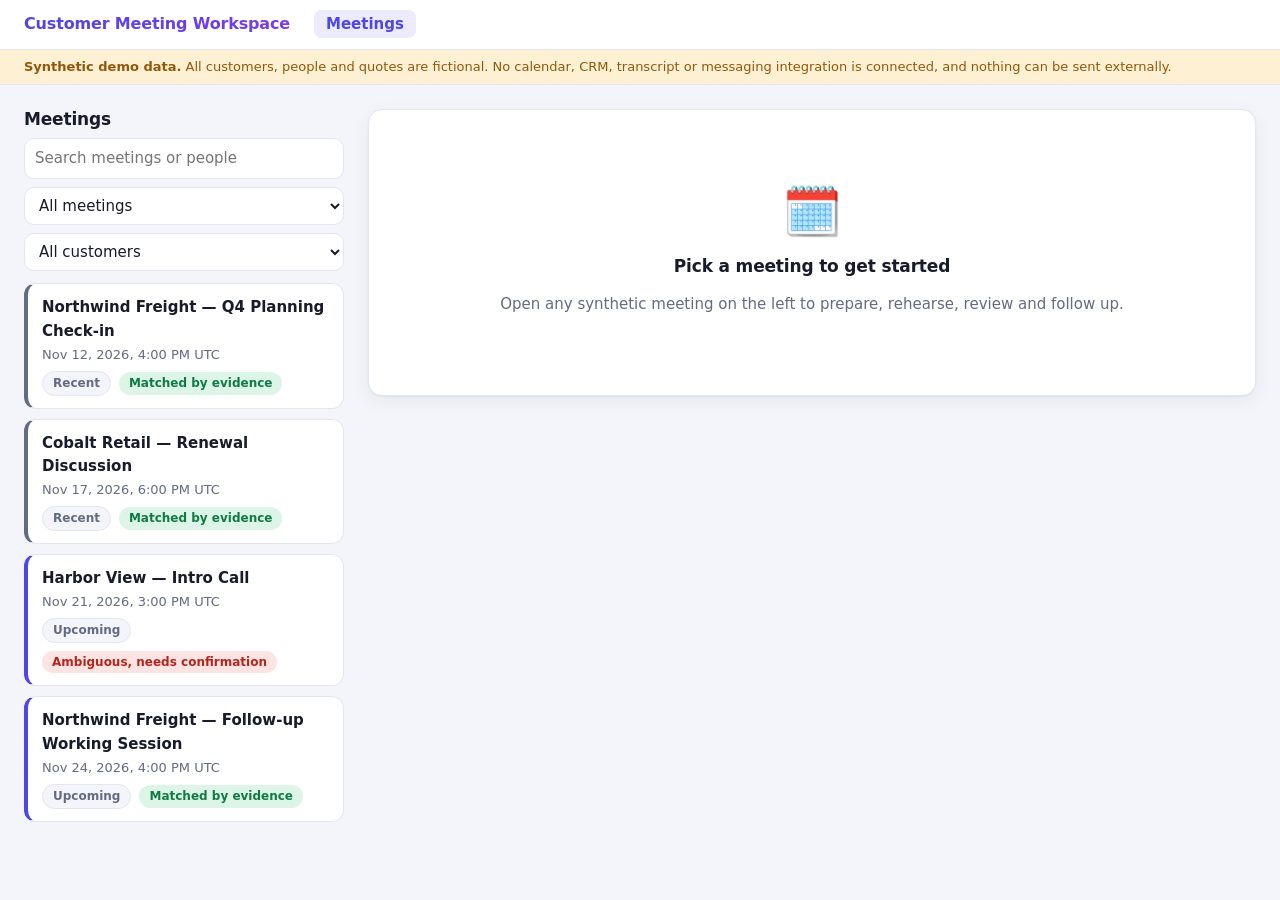
==== index.html @ 6b9e6151 "Add Customer Meeting Workspace synthetic prototype Static app with synthetic data, pure logic module" ====
<!doctype html>
<html lang="en">
<head>
  <meta charset="utf-8">
  <meta name="viewport" content="width=device-width, initial-scale=1">
  <title>Customer Meeting Workspace</title>
  <link rel="stylesheet" href="styles.css">
</head>
<body>
  <header class="topbar">
    <strong>Customer Meeting Workspace</strong>
    <nav aria-label="Primary"><a href="#/" class="navlink active">Meetings</a></nav>
  </header>
  <div class="banner" role="status">
    <b>Synthetic demo data.</b> All customers, people and quotes are fictional. No calendar, CRM, transcript or messaging integration is connected, and nothing can be sent externally.
  </div>
  <main id="app"></main>
  <script src="data.js"></script>
  <script src="logic.js"></script>
  <script src="app.js"></script>
</body>
</html>
---- styles.css ----
:root {
  --bg: #f4f5fb; --panel: #ffffff; --text: #181c2a; --muted: #636b82; --line: #e3e6f0;
  --accent: #4f46e5; --accent-2: #7c3aed; --accent-bg: #eceafd;
  --ok: #0f7a43; --ok-bg: #dcf5e7; --warn: #92580a; --warn-bg: #fdf0d3;
  --bad: #b3261e; --bad-bg: #fde4e2; --sim: #6d28d9; --sim-bg: #f0e8fd;
  --shadow: 0 1px 2px rgba(24,28,42,.05), 0 6px 20px rgba(24,28,42,.06);
  --radius: 14px;
}
@media (prefers-color-scheme: dark) {
  :root {
    --bg: #0e1119; --panel: #171b27; --text: #e8ebf5; --muted: #98a1b8; --line: #272d3f;
    --accent: #8b87ff; --accent-2: #b794f6; --accent-bg: #23244a;
    --ok: #6ee0a0; --ok-bg: #12301f; --warn: #f4c874; --warn-bg: #37290f;
    --bad: #ff9d96; --bad-bg: #3c1a19; --sim: #c9a9ff; --sim-bg: #2a1e46;
    --shadow: 0 1px 2px rgba(0,0,0,.4), 0 8px 24px rgba(0,0,0,.35);
  }
}
* { box-sizing: border-box; }
body { margin: 0; background: var(--bg); color: var(--text); font: 15px/1.55 Inter, system-ui, -apple-system, "Segoe UI", sans-serif; -webkit-font-smoothing: antialiased; }
.topbar { display: flex; gap: 24px; align-items: center; padding: 12px 24px; background: var(--panel); border-bottom: 1px solid var(--line); }
.topbar strong { font-size: 16px; letter-spacing: -.01em; background: linear-gradient(90deg, var(--accent), var(--accent-2)); -webkit-background-clip: text; background-clip: text; color: transparent; }
.navlink { color: var(--muted); text-decoration: none; padding: 5px 12px; border-radius: 8px; font-weight: 500; }
.navlink.active { background: var(--accent-bg); color: var(--accent); font-weight: 600; }
.banner { background: var(--warn-bg); color: var(--warn); padding: 7px 24px; font-size: 13px; border-bottom: 1px solid var(--line); }
#app { display: grid; grid-template-columns: 320px minmax(0, 1fr); gap: 24px; padding: 24px; max-width: 1360px; margin: 0 auto; align-items: start; }
@media (max-width: 900px) { #app { grid-template-columns: 1fr; padding: 16px; } }
aside { position: sticky; top: 16px; }
@media (max-width: 900px) { aside { position: static; } }

h1, h2, h3 { margin: 0 0 8px; line-height: 1.25; letter-spacing: -.01em; }
h1 { font-size: 24px; } h2 { font-size: 17px; }
h3 { font-size: 12px; text-transform: uppercase; letter-spacing: .06em; color: var(--muted); margin-top: 14px; }
.muted { color: var(--muted); font-size: 13px; }
.row { display: flex; gap: 8px; flex-wrap: wrap; align-items: center; }
.stack > * + * { margin-top: 10px; }

.card { background: var(--panel); border: 1px solid var(--line); border-radius: var(--radius); padding: 18px 20px; box-shadow: var(--shadow); }
.stack > .card + .card, .card + .card { margin-top: 14px; }
.list-controls { display: grid; gap: 8px; margin-bottom: 12px; }
input, select, textarea, button { font: inherit; color: inherit; }
input, select, textarea { background: var(--panel); border: 1px solid var(--line); border-radius: 10px; padding: 8px 10px; width: 100%; transition: border-color .15s, box-shadow .15s; }
input:focus, select:focus, textarea:focus { border-color: var(--accent); box-shadow: 0 0 0 3px var(--accent-bg); outline: none; }
textarea { min-height: 70px; resize: vertical; }
button { background: linear-gradient(135deg, var(--accent), var(--accent-2)); color: #fff; border: 0; border-radius: 10px; padding: 8px 16px; cursor: pointer; font-weight: 600; transition: transform .1s, box-shadow .15s; }
button:hover:not(:disabled) { box-shadow: 0 4px 14px rgba(79,70,229,.35); transform: translateY(-1px); }
button.secondary { background: var(--panel); color: var(--accent); border: 1px solid var(--line); box-shadow: none; }
button.secondary:hover:not(:disabled) { background: var(--accent-bg); box-shadow: none; }
button:disabled { opacity: .45; cursor: not-allowed; }
:focus-visible { outline: 2px solid var(--accent); outline-offset: 2px; }

.meeting-item { display: block; width: 100%; text-align: left; background: var(--panel); color: var(--text); border: 1px solid var(--line); border-left: 4px solid var(--line); border-radius: 12px; padding: 12px 14px; margin-bottom: 10px; box-shadow: none; font-weight: 400; }
.meeting-item:hover:not(:disabled) { transform: none; box-shadow: var(--shadow); }
.meeting-item.sel { border-color: var(--accent); border-left-color: var(--accent); background: var(--accent-bg); }
.meeting-item.up { border-left-color: var(--accent); } .meeting-item.past { border-left-color: var(--muted); }
.meeting-item .when { color: var(--muted); font-size: 13px; margin: 2px 0 6px; }

.badge { display: inline-block; padding: 2px 10px; border-radius: 999px; font-size: 12px; font-weight: 600; background: var(--accent-bg); color: var(--accent); }
.badge.ok { background: var(--ok-bg); color: var(--ok); } .badge.warn { background: var(--warn-bg); color: var(--warn); }
.badge.bad { background: var(--bad-bg); color: var(--bad); } .badge.sim { background: var(--sim-bg); color: var(--sim); }
.badge.plain { background: var(--bg); color: var(--muted); border: 1px solid var(--line); }

.hero { background: linear-gradient(135deg, var(--accent-bg), var(--sim-bg)); border: 1px solid var(--line); border-radius: var(--radius); padding: 20px; box-shadow: var(--shadow); }
.strip { display: grid; grid-template-columns: repeat(auto-fit, minmax(150px, 1fr)); gap: 10px; margin: 14px 0 0; }
.stat { background: var(--panel); border-radius: 10px; padding: 10px 12px; border: 1px solid var(--line); }
.stat .k { font-size: 11px; text-transform: uppercase; letter-spacing: .06em; color: var(--muted); }
.stat .v { font-weight: 600; margin-top: 2px; }
.stat.ok { border-top: 3px solid var(--ok); } .stat.warn { border-top: 3px solid var(--warn); } .stat.bad { border-top: 3px solid var(--bad); } .stat.plain { border-top: 3px solid var(--line); }
.details-card { background: var(--panel); border: 1px solid var(--line); border-radius: var(--radius); padding: 4px 20px; margin-top: 12px; box-shadow: var(--shadow); }
.details-card > summary { padding: 12px 0; font-weight: 600; color: var(--text); }

.tabs { display: flex; gap: 4px; margin: 14px 0; flex-wrap: wrap; position: sticky; top: 0; z-index: 5; background: var(--bg); padding: 8px 0; border-bottom: 1px solid var(--line); }
.tab { background: transparent; color: var(--muted); border-radius: 10px; box-shadow: none; padding: 8px 16px; }
.tab:hover:not(:disabled) { background: var(--accent-bg); box-shadow: none; transform: none; color: var(--accent); }
.tab[aria-selected="true"] { background: var(--accent-bg); color: var(--accent); }
.tab kbd { margin-left: 6px; font-size: 11px; opacity: .6; border: 1px solid var(--line); border-radius: 4px; padding: 0 4px; }

table { border-collapse: collapse; width: 100%; font-size: 14px; } td, th { text-align: left; padding: 8px; border-top: 1px solid var(--line); vertical-align: top; }
th { font-size: 11px; text-transform: uppercase; letter-spacing: .06em; color: var(--muted); border-top: 0; }

.two-col { display: grid; grid-template-columns: minmax(0, 1.2fr) minmax(0, 1fr); gap: 16px; align-items: start; }
@media (max-width: 1100px) { .two-col { grid-template-columns: 1fr; } }
.attention { border: 1px solid var(--warn); background: var(--warn-bg); color: var(--warn); border-radius: var(--radius); padding: 14px 18px; }
.attention h2 { color: var(--warn); }
.attention ul { margin: 4px 0 0; padding-left: 18px; color: var(--text); }
.attention.clear { border-color: var(--ok); background: var(--ok-bg); color: var(--ok); }

.ev { border: 1px solid var(--line); border-left: 4px solid var(--line); border-radius: 10px; padding: 10px 12px; margin: 10px 0; background: var(--panel); }
.ev.cust { border-left-color: var(--ok); } .ev.note { border-left-color: var(--accent); } .ev.rec { border-left-color: var(--muted); }
.ev.stale { border-left-color: var(--warn); } .ev.conflict { border-left-color: var(--bad); }
.ev.interp { border-left-color: var(--sim); } .ev.sugg { border-left-color: var(--accent); }
.ev .ico { font-size: 16px; }
details summary { cursor: pointer; color: var(--accent); font-size: 13px; }
ul.plain { padding-left: 18px; margin: 4px 0; }
.quote { font-style: italic; color: var(--muted); font-size: 13px; margin-top: 4px; }

ol.questions { list-style: none; padding: 0; margin: 10px 0 0; counter-reset: q; }
ol.questions li { counter-increment: q; display: flex; gap: 12px; padding: 12px 0; border-top: 1px solid var(--line); }
ol.questions li::before { content: counter(q); flex: none; width: 26px; height: 26px; border-radius: 50%; background: linear-gradient(135deg, var(--accent), var(--accent-2)); color: #fff; font-weight: 700; font-size: 13px; display: grid; place-items: center; }

.track { display: flex; align-items: flex-start; margin: 12px 0 6px; }
.step { flex: 1; display: grid; justify-items: center; gap: 2px; position: relative; text-align: center; }
.step + .step::before { content: ""; position: absolute; top: 14px; right: 50%; width: 100%; height: 3px; background: var(--line); z-index: 0; }
.step.yes + .step::before { background: var(--ok); }
.step .dot { position: relative; z-index: 1; width: 30px; height: 30px; border-radius: 50%; display: grid; place-items: center; font-weight: 700; border: 2px solid var(--line); background: var(--panel); color: var(--muted); }
.step.yes .dot { background: var(--ok); border-color: var(--ok); color: #fff; }
.step.no .dot { background: var(--bad-bg); border-color: var(--bad); color: var(--bad); }
.step.unknown .dot { background: var(--warn-bg); border-color: var(--warn); color: var(--warn); border-style: dashed; }
.step .lbl { font-size: 12px; font-weight: 600; } .step .val { font-size: 12px; color: var(--muted); }

.sim-banner { background: var(--sim-bg); color: var(--sim); border-radius: 10px; padding: 10px 14px; font-weight: 600; border: 1px dashed var(--sim); }
.chat { display: grid; gap: 12px; margin: 14px 0; padding: 16px; background: var(--bg); border-radius: 12px; max-height: 420px; overflow: auto; }
.msg { display: flex; gap: 10px; align-items: flex-end; max-width: 85%; } .msg.user { flex-direction: row-reverse; justify-self: end; }
.avatar { flex: none; width: 32px; height: 32px; border-radius: 50%; display: grid; place-items: center; font-size: 12px; font-weight: 700; color: #fff; background: var(--sim); }
.msg.user .avatar { background: var(--accent); }
.bubble { padding: 10px 14px; border-radius: 16px; }
.bubble.user { background: var(--accent); color: #fff; border-bottom-right-radius: 4px; } .bubble.user .muted { color: #e0e0ff; }
.bubble.sim { background: var(--sim-bg); border: 1px dashed var(--sim); border-bottom-left-radius: 4px; }

.chips { display: flex; gap: 6px; flex-wrap: wrap; }
.preview { border: 2px dashed var(--ok); border-radius: 12px; padding: 14px; margin-top: 10px; background: var(--ok-bg); }
.empty { text-align: center; padding: 64px 24px; color: var(--muted); }
.empty .big { font-size: 48px; } .empty h2 { color: var(--text); margin-top: 8px; }
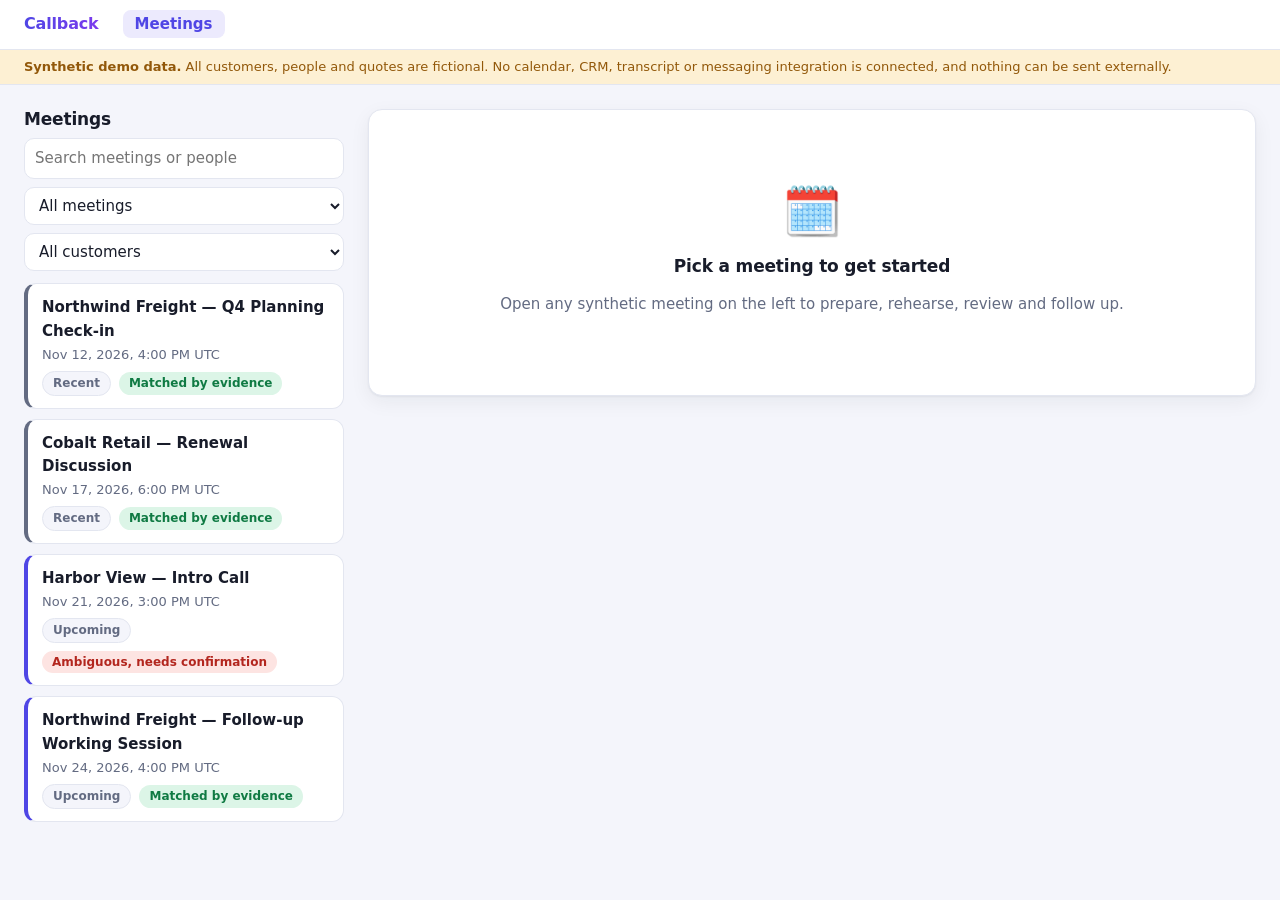
==== commit 5dc7c31e: "Rename app to Callback and stages to theatre terms Prep, Dress Rehearsal, Notes, Callback. Live stag" ====
--- a/index.html
+++ b/index.html
@@ -3,12 +3,12 @@
 <head>
   <meta charset="utf-8">
   <meta name="viewport" content="width=device-width, initial-scale=1">
-  <title>Customer Meeting Workspace</title>
+  <title>Callback</title>
   <link rel="stylesheet" href="styles.css">
 </head>
 <body>
   <header class="topbar">
-    <strong>Customer Meeting Workspace</strong>
+    <strong>Callback</strong>
     <nav aria-label="Primary"><a href="#/" class="navlink active">Meetings</a></nav>
   </header>
   <div class="banner" role="status">
--- a/styles.css
+++ b/styles.css
@@ -120,3 +120,8 @@
 .preview { border: 2px dashed var(--ok); border-radius: 12px; padding: 14px; margin-top: 10px; background: var(--ok-bg); }
 .empty { text-align: center; padding: 64px 24px; color: var(--muted); }
 .empty .big { font-size: 48px; } .empty h2 { color: var(--text); margin-top: 8px; }
+
+.branches { display: grid; grid-template-columns: repeat(auto-fit, minmax(230px, 1fr)); gap: 12px; }
+.branch { border: 1px solid var(--line); border-top: 4px solid var(--line); border-radius: 12px; padding: 12px; background: var(--panel); display: grid; gap: 8px; align-content: start; }
+.branch.engaged { border-top-color: var(--ok); } .branch.unsure { border-top-color: var(--warn); } .branch.pushback { border-top-color: var(--bad); }
+.branch .hint { background: var(--accent-bg); color: var(--accent); border-radius: 8px; padding: 6px 10px; font-size: 13px; }
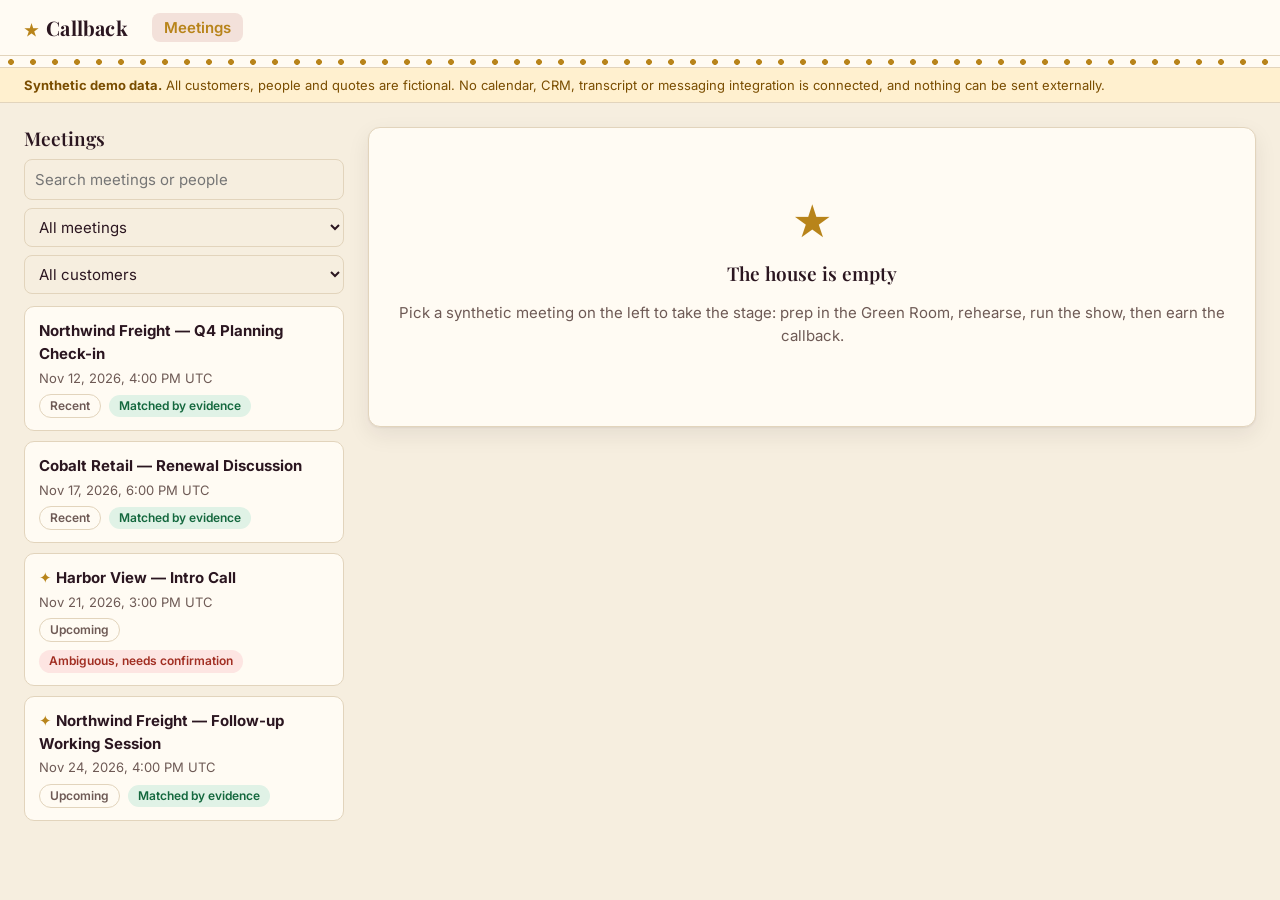
==== commit ec60d62d: "Theatre stage names, Sound Check and Showtime stages, star-studded theme Green Room, Playbill, Dress" ====
--- a/index.html
+++ b/index.html
@@ -4,13 +4,16 @@
   <meta charset="utf-8">
   <meta name="viewport" content="width=device-width, initial-scale=1">
   <title>Callback</title>
+  <link rel="preconnect" href="https://fonts.googleapis.com">
+  <link rel="stylesheet" href="https://fonts.googleapis.com/css2?family=Inter:wght@400;500;600&family=Playfair+Display:wght@600;700&display=swap">
   <link rel="stylesheet" href="styles.css">
 </head>
 <body>
   <header class="topbar">
-    <strong>Callback</strong>
+    <strong class="brand">Callback</strong>
     <nav aria-label="Primary"><a href="#/" class="navlink active">Meetings</a></nav>
   </header>
+  <div class="marquee" aria-hidden="true"></div>
   <div class="banner" role="status">
     <b>Synthetic demo data.</b> All customers, people and quotes are fictional. No calendar, CRM, transcript or messaging integration is connected, and nothing can be sent externally.
   </div>
--- a/styles.css
+++ b/styles.css
@@ -1,81 +1,92 @@
+/* Callback: stage-door theme. Dark house with gold marquee by default; cream playbill in light mode. */
 :root {
-  --bg: #f4f5fb; --panel: #ffffff; --text: #181c2a; --muted: #636b82; --line: #e3e6f0;
-  --accent: #4f46e5; --accent-2: #7c3aed; --accent-bg: #eceafd;
-  --ok: #0f7a43; --ok-bg: #dcf5e7; --warn: #92580a; --warn-bg: #fdf0d3;
-  --bad: #b3261e; --bad-bg: #fde4e2; --sim: #6d28d9; --sim-bg: #f0e8fd;
-  --shadow: 0 1px 2px rgba(24,28,42,.05), 0 6px 20px rgba(24,28,42,.06);
-  --radius: 14px;
+  --bg: #0f0a10; --panel: #1b121c; --panel-2: #231724; --text: #f5ebdd; --muted: #b9a99c; --line: #3a2736;
+  --gold: #e7b64a; --accent: #e7b64a; --accent-ink: #1a1000; --accent-bg: #33270f; --velvet: #a3203f;
+  --ok: #82d8a6; --ok-bg: #15301f; --warn: #f2c56a; --warn-bg: #3a2c0e;
+  --bad: #ff9ca3; --bad-bg: #41191f; --sim: #f0a9c4; --sim-bg: #3a1727;
+  --shadow: 0 1px 2px rgba(0,0,0,.5), 0 10px 28px rgba(0,0,0,.35);
+  --radius: 12px;
+  --serif: "Playfair Display", Georgia, "Times New Roman", serif;
 }
-@media (prefers-color-scheme: dark) {
+@media (prefers-color-scheme: light) {
   :root {
-    --bg: #0e1119; --panel: #171b27; --text: #e8ebf5; --muted: #98a1b8; --line: #272d3f;
-    --accent: #8b87ff; --accent-2: #b794f6; --accent-bg: #23244a;
-    --ok: #6ee0a0; --ok-bg: #12301f; --warn: #f4c874; --warn-bg: #37290f;
-    --bad: #ff9d96; --bad-bg: #3c1a19; --sim: #c9a9ff; --sim-bg: #2a1e46;
-    --shadow: 0 1px 2px rgba(0,0,0,.4), 0 8px 24px rgba(0,0,0,.35);
+    --bg: #f6eedf; --panel: #fffbf3; --panel-2: #f3e9d6; --text: #2b1620; --muted: #6e5a55; --line: #e2d4bc;
+    --gold: #b8841a; --accent: #8e1b36; --accent-ink: #fff6e5; --accent-bg: #f3e1da; --velvet: #8e1b36;
+    --ok: #14683e; --ok-bg: #e0f2e6; --warn: #7a4d00; --warn-bg: #fff0cf;
+    --bad: #a12e22; --bad-bg: #fde5e2; --sim: #7b2a62; --sim-bg: #f6e3ee;
+    --shadow: 0 1px 2px rgba(43,22,32,.06), 0 8px 22px rgba(43,22,32,.08);
   }
 }
 * { box-sizing: border-box; }
 body { margin: 0; background: var(--bg); color: var(--text); font: 15px/1.55 Inter, system-ui, -apple-system, "Segoe UI", sans-serif; -webkit-font-smoothing: antialiased; }
 .topbar { display: flex; gap: 24px; align-items: center; padding: 12px 24px; background: var(--panel); border-bottom: 1px solid var(--line); }
-.topbar strong { font-size: 16px; letter-spacing: -.01em; background: linear-gradient(90deg, var(--accent), var(--accent-2)); -webkit-background-clip: text; background-clip: text; color: transparent; }
+.brand { font-family: var(--serif); font-size: 20px; letter-spacing: .01em; }
+.brand::before { content: "\2605"; color: var(--gold); margin-right: 8px; font-size: 16px; }
 .navlink { color: var(--muted); text-decoration: none; padding: 5px 12px; border-radius: 8px; font-weight: 500; }
-.navlink.active { background: var(--accent-bg); color: var(--accent); font-weight: 600; }
+.navlink.active { background: var(--accent-bg); color: var(--gold); font-weight: 600; }
+.marquee { height: 12px; background: radial-gradient(circle at 11px 6px, var(--gold) 2.6px, transparent 3.2px) 0 0 / 22px 12px repeat-x; border-bottom: 1px solid var(--line); background-color: var(--panel); }
 .banner { background: var(--warn-bg); color: var(--warn); padding: 7px 24px; font-size: 13px; border-bottom: 1px solid var(--line); }
-#app { display: grid; grid-template-columns: 320px minmax(0, 1fr); gap: 24px; padding: 24px; max-width: 1360px; margin: 0 auto; align-items: start; }
+#app { display: grid; grid-template-columns: 320px minmax(0, 1fr); gap: 24px; padding: 24px; max-width: 1400px; margin: 0 auto; align-items: start; }
 @media (max-width: 900px) { #app { grid-template-columns: 1fr; padding: 16px; } }
 aside { position: sticky; top: 16px; }
 @media (max-width: 900px) { aside { position: static; } }
 
-h1, h2, h3 { margin: 0 0 8px; line-height: 1.25; letter-spacing: -.01em; }
-h1 { font-size: 24px; } h2 { font-size: 17px; }
-h3 { font-size: 12px; text-transform: uppercase; letter-spacing: .06em; color: var(--muted); margin-top: 14px; }
+h1, h2, h3 { margin: 0 0 8px; line-height: 1.25; }
+h1 { font: 700 28px/1.2 var(--serif); letter-spacing: -.005em; }
+h2 { font: 600 19px/1.25 var(--serif); }
+h3 { font-size: 11.5px; text-transform: uppercase; letter-spacing: .09em; color: var(--gold); margin-top: 14px; font-weight: 600; }
 .muted { color: var(--muted); font-size: 13px; }
 .row { display: flex; gap: 8px; flex-wrap: wrap; align-items: center; }
 .stack > * + * { margin-top: 10px; }
 
 .card { background: var(--panel); border: 1px solid var(--line); border-radius: var(--radius); padding: 18px 20px; box-shadow: var(--shadow); }
-.stack > .card + .card, .card + .card { margin-top: 14px; }
+.card + .card { margin-top: 14px; }
+.card.ready { border-color: var(--gold); }
 .list-controls { display: grid; gap: 8px; margin-bottom: 12px; }
 input, select, textarea, button { font: inherit; color: inherit; }
-input, select, textarea { background: var(--panel); border: 1px solid var(--line); border-radius: 10px; padding: 8px 10px; width: 100%; transition: border-color .15s, box-shadow .15s; }
-input:focus, select:focus, textarea:focus { border-color: var(--accent); box-shadow: 0 0 0 3px var(--accent-bg); outline: none; }
+input[type=search], select, textarea { background: var(--bg); border: 1px solid var(--line); border-radius: 8px; padding: 8px 10px; width: 100%; transition: border-color .15s, box-shadow .15s; }
+input[type=search]:focus, select:focus, textarea:focus { border-color: var(--gold); box-shadow: 0 0 0 3px var(--accent-bg); outline: none; }
+input[type=file] { color: var(--muted); }
+input[type=checkbox] { width: 18px; height: 18px; accent-color: var(--gold); flex: none; margin-top: 3px; }
 textarea { min-height: 70px; resize: vertical; }
-button { background: linear-gradient(135deg, var(--accent), var(--accent-2)); color: #fff; border: 0; border-radius: 10px; padding: 8px 16px; cursor: pointer; font-weight: 600; transition: transform .1s, box-shadow .15s; }
-button:hover:not(:disabled) { box-shadow: 0 4px 14px rgba(79,70,229,.35); transform: translateY(-1px); }
-button.secondary { background: var(--panel); color: var(--accent); border: 1px solid var(--line); box-shadow: none; }
-button.secondary:hover:not(:disabled) { background: var(--accent-bg); box-shadow: none; }
+button { background: var(--accent); color: var(--accent-ink); border: 0; border-radius: 8px; padding: 8px 16px; cursor: pointer; font-weight: 600; transition: filter .15s, transform .1s; }
+button:hover:not(:disabled) { filter: brightness(1.08); transform: translateY(-1px); }
+button.secondary { background: transparent; color: var(--text); border: 1px solid var(--line); }
+button.secondary:hover:not(:disabled) { border-color: var(--gold); color: var(--gold); filter: none; }
 button:disabled { opacity: .45; cursor: not-allowed; }
-:focus-visible { outline: 2px solid var(--accent); outline-offset: 2px; }
+:focus-visible { outline: 2px solid var(--gold); outline-offset: 2px; }
 
-.meeting-item { display: block; width: 100%; text-align: left; background: var(--panel); color: var(--text); border: 1px solid var(--line); border-left: 4px solid var(--line); border-radius: 12px; padding: 12px 14px; margin-bottom: 10px; box-shadow: none; font-weight: 400; }
-.meeting-item:hover:not(:disabled) { transform: none; box-shadow: var(--shadow); }
-.meeting-item.sel { border-color: var(--accent); border-left-color: var(--accent); background: var(--accent-bg); }
-.meeting-item.up { border-left-color: var(--accent); } .meeting-item.past { border-left-color: var(--muted); }
+.meeting-item { display: block; width: 100%; text-align: left; background: var(--panel); color: var(--text); border: 1px solid var(--line); border-radius: 10px; padding: 12px 14px; margin-bottom: 10px; box-shadow: none; font-weight: 400; }
+.meeting-item:hover:not(:disabled) { transform: none; border-color: var(--gold); filter: none; }
+.meeting-item.sel { border-color: var(--gold); background: var(--accent-bg); }
+.meeting-item.up strong::before { content: "\2726  "; color: var(--gold); }
 .meeting-item .when { color: var(--muted); font-size: 13px; margin: 2px 0 6px; }
 
-.badge { display: inline-block; padding: 2px 10px; border-radius: 999px; font-size: 12px; font-weight: 600; background: var(--accent-bg); color: var(--accent); }
+.badge { display: inline-block; padding: 2px 10px; border-radius: 999px; font-size: 12px; font-weight: 600; background: var(--accent-bg); color: var(--gold); }
 .badge.ok { background: var(--ok-bg); color: var(--ok); } .badge.warn { background: var(--warn-bg); color: var(--warn); }
 .badge.bad { background: var(--bad-bg); color: var(--bad); } .badge.sim { background: var(--sim-bg); color: var(--sim); }
-.badge.plain { background: var(--bg); color: var(--muted); border: 1px solid var(--line); }
+.badge.plain { background: transparent; color: var(--muted); border: 1px solid var(--line); }
 
-.hero { background: linear-gradient(135deg, var(--accent-bg), var(--sim-bg)); border: 1px solid var(--line); border-radius: var(--radius); padding: 20px; box-shadow: var(--shadow); }
+.hero { background: radial-gradient(110% 160% at 50% -40%, rgba(231,182,74,.2), transparent 62%), var(--panel); border: 1px solid var(--line); border-radius: var(--radius); padding: 20px; box-shadow: var(--shadow); }
+.hero h1::before { content: "\2605"; color: var(--gold); font-size: .6em; margin-right: 10px; vertical-align: .18em; }
 .strip { display: grid; grid-template-columns: repeat(auto-fit, minmax(150px, 1fr)); gap: 10px; margin: 14px 0 0; }
-.stat { background: var(--panel); border-radius: 10px; padding: 10px 12px; border: 1px solid var(--line); }
-.stat .k { font-size: 11px; text-transform: uppercase; letter-spacing: .06em; color: var(--muted); }
-.stat .v { font-weight: 600; margin-top: 2px; }
+.stat { background: var(--bg); border-radius: 8px; padding: 10px 12px; border: 1px solid var(--line); }
+.stat .k { font-size: 11px; text-transform: uppercase; letter-spacing: .08em; color: var(--muted); }
+.stat .v { font: 600 17px/1.3 var(--serif); margin-top: 2px; }
 .stat.ok { border-top: 3px solid var(--ok); } .stat.warn { border-top: 3px solid var(--warn); } .stat.bad { border-top: 3px solid var(--bad); } .stat.plain { border-top: 3px solid var(--line); }
 .details-card { background: var(--panel); border: 1px solid var(--line); border-radius: var(--radius); padding: 4px 20px; margin-top: 12px; box-shadow: var(--shadow); }
 .details-card > summary { padding: 12px 0; font-weight: 600; color: var(--text); }
 
-.tabs { display: flex; gap: 4px; margin: 14px 0; flex-wrap: wrap; position: sticky; top: 0; z-index: 5; background: var(--bg); padding: 8px 0; border-bottom: 1px solid var(--line); }
-.tab { background: transparent; color: var(--muted); border-radius: 10px; box-shadow: none; padding: 8px 16px; }
-.tab:hover:not(:disabled) { background: var(--accent-bg); box-shadow: none; transform: none; color: var(--accent); }
-.tab[aria-selected="true"] { background: var(--accent-bg); color: var(--accent); }
-.tab kbd { margin-left: 6px; font-size: 11px; opacity: .6; border: 1px solid var(--line); border-radius: 4px; padding: 0 4px; }
+.tabs { display: flex; gap: 2px; margin: 14px 0; flex-wrap: wrap; position: sticky; top: 0; z-index: 5; background: var(--bg); padding: 8px 0; border-bottom: 1px solid var(--line); }
+.tab { display: grid; gap: 0; text-align: left; background: transparent; color: var(--muted); border-radius: 8px; box-shadow: none; padding: 6px 12px; border-bottom: 2px solid transparent; }
+.tab:hover:not(:disabled) { background: var(--accent-bg); color: var(--gold); transform: none; filter: none; }
+.tab[aria-selected="true"] { color: var(--gold); border-bottom-color: var(--gold); background: var(--accent-bg); }
+.tab-name { font-weight: 600; }
+.tab .sub { font-size: 11px; font-weight: 400; opacity: .85; }
+.tab kbd { margin-left: 6px; font-size: 10px; opacity: .6; border: 1px solid var(--line); border-radius: 4px; padding: 0 4px; }
 
 table { border-collapse: collapse; width: 100%; font-size: 14px; } td, th { text-align: left; padding: 8px; border-top: 1px solid var(--line); vertical-align: top; }
-th { font-size: 11px; text-transform: uppercase; letter-spacing: .06em; color: var(--muted); border-top: 0; }
+th { font-size: 11px; text-transform: uppercase; letter-spacing: .08em; color: var(--muted); border-top: 0; }
 
 .two-col { display: grid; grid-template-columns: minmax(0, 1.2fr) minmax(0, 1fr); gap: 16px; align-items: start; }
 @media (max-width: 1100px) { .two-col { grid-template-columns: 1fr; } }
@@ -84,44 +95,50 @@
 .attention ul { margin: 4px 0 0; padding-left: 18px; color: var(--text); }
 .attention.clear { border-color: var(--ok); background: var(--ok-bg); color: var(--ok); }
 
-.ev { border: 1px solid var(--line); border-left: 4px solid var(--line); border-radius: 10px; padding: 10px 12px; margin: 10px 0; background: var(--panel); }
-.ev.cust { border-left-color: var(--ok); } .ev.note { border-left-color: var(--accent); } .ev.rec { border-left-color: var(--muted); }
-.ev.stale { border-left-color: var(--warn); } .ev.conflict { border-left-color: var(--bad); }
-.ev.interp { border-left-color: var(--sim); } .ev.sugg { border-left-color: var(--accent); }
-.ev .ico { font-size: 16px; }
-details summary { cursor: pointer; color: var(--accent); font-size: 13px; }
+.ev { border: 1px solid var(--line); border-radius: 10px; padding: 10px 12px; margin: 10px 0; background: var(--panel-2); }
+.ev.cust { border-color: var(--ok); } .ev.stale { border-color: var(--warn); } .ev.conflict { border-color: var(--bad); }
+.ev.interp { border-color: var(--sim); } .ev.sugg { border-color: var(--gold); }
+details summary { cursor: pointer; color: var(--gold); font-size: 13px; }
 ul.plain { padding-left: 18px; margin: 4px 0; }
 .quote { font-style: italic; color: var(--muted); font-size: 13px; margin-top: 4px; }
 
 ol.questions { list-style: none; padding: 0; margin: 10px 0 0; counter-reset: q; }
 ol.questions li { counter-increment: q; display: flex; gap: 12px; padding: 12px 0; border-top: 1px solid var(--line); }
-ol.questions li::before { content: counter(q); flex: none; width: 26px; height: 26px; border-radius: 50%; background: linear-gradient(135deg, var(--accent), var(--accent-2)); color: #fff; font-weight: 700; font-size: 13px; display: grid; place-items: center; }
+ol.questions li::before { content: counter(q); flex: none; width: 26px; height: 26px; border-radius: 50%; border: 1px solid var(--gold); color: var(--gold); font: 700 13px var(--serif); display: grid; place-items: center; }
+
+.checklist { list-style: none; padding: 0; margin: 8px 0; display: grid; gap: 10px; }
+.checklist li { display: flex; gap: 12px; align-items: flex-start; }
+.checklist label { cursor: pointer; }
+.mark { flex: none; width: 24px; height: 24px; border-radius: 50%; display: grid; place-items: center; font-weight: 700; font-size: 13px; border: 1px solid var(--line); }
+.mark.ok { background: var(--ok-bg); color: var(--ok); border-color: var(--ok); }
+.mark.bad { background: var(--bad-bg); color: var(--bad); border-color: var(--bad); }
+.mark.opt { color: var(--muted); }
 
 .track { display: flex; align-items: flex-start; margin: 12px 0 6px; }
 .step { flex: 1; display: grid; justify-items: center; gap: 2px; position: relative; text-align: center; }
-.step + .step::before { content: ""; position: absolute; top: 14px; right: 50%; width: 100%; height: 3px; background: var(--line); z-index: 0; }
-.step.yes + .step::before { background: var(--ok); }
+.step + .step::before { content: ""; position: absolute; top: 14px; right: 50%; width: 100%; height: 2px; background: var(--line); z-index: 0; }
+.step.yes + .step::before { background: var(--gold); }
 .step .dot { position: relative; z-index: 1; width: 30px; height: 30px; border-radius: 50%; display: grid; place-items: center; font-weight: 700; border: 2px solid var(--line); background: var(--panel); color: var(--muted); }
-.step.yes .dot { background: var(--ok); border-color: var(--ok); color: #fff; }
+.step.yes .dot { background: var(--gold); border-color: var(--gold); color: var(--accent-ink); }
 .step.no .dot { background: var(--bad-bg); border-color: var(--bad); color: var(--bad); }
 .step.unknown .dot { background: var(--warn-bg); border-color: var(--warn); color: var(--warn); border-style: dashed; }
 .step .lbl { font-size: 12px; font-weight: 600; } .step .val { font-size: 12px; color: var(--muted); }
 
-.sim-banner { background: var(--sim-bg); color: var(--sim); border-radius: 10px; padding: 10px 14px; font-weight: 600; border: 1px dashed var(--sim); }
-.chat { display: grid; gap: 12px; margin: 14px 0; padding: 16px; background: var(--bg); border-radius: 12px; max-height: 420px; overflow: auto; }
+.sim-banner { background: var(--sim-bg); color: var(--sim); border-radius: 8px; padding: 10px 14px; font-weight: 600; border: 1px dashed var(--sim); }
+.chat { display: grid; gap: 12px; margin: 14px 0; padding: 16px; background: var(--bg); border-radius: 10px; max-height: 420px; overflow: auto; }
 .msg { display: flex; gap: 10px; align-items: flex-end; max-width: 85%; } .msg.user { flex-direction: row-reverse; justify-self: end; }
-.avatar { flex: none; width: 32px; height: 32px; border-radius: 50%; display: grid; place-items: center; font-size: 12px; font-weight: 700; color: #fff; background: var(--sim); }
-.msg.user .avatar { background: var(--accent); }
-.bubble { padding: 10px 14px; border-radius: 16px; }
-.bubble.user { background: var(--accent); color: #fff; border-bottom-right-radius: 4px; } .bubble.user .muted { color: #e0e0ff; }
+.avatar { flex: none; width: 32px; height: 32px; border-radius: 50%; display: grid; place-items: center; font-size: 11px; font-weight: 700; color: #fff; background: var(--velvet); }
+.msg.user .avatar { background: var(--gold); color: var(--accent-ink); }
+.bubble { padding: 10px 14px; border-radius: 14px; }
+.bubble.user { background: var(--accent); color: var(--accent-ink); border-bottom-right-radius: 4px; } .bubble.user .muted { color: inherit; opacity: .75; }
 .bubble.sim { background: var(--sim-bg); border: 1px dashed var(--sim); border-bottom-left-radius: 4px; }
 
 .chips { display: flex; gap: 6px; flex-wrap: wrap; }
-.preview { border: 2px dashed var(--ok); border-radius: 12px; padding: 14px; margin-top: 10px; background: var(--ok-bg); }
+.preview { border: 2px dashed var(--ok); border-radius: 10px; padding: 14px; margin-top: 10px; background: var(--ok-bg); }
 .empty { text-align: center; padding: 64px 24px; color: var(--muted); }
-.empty .big { font-size: 48px; } .empty h2 { color: var(--text); margin-top: 8px; }
+.empty .big { font-size: 40px; color: var(--gold); } .empty h2 { color: var(--text); margin-top: 8px; }
 
 .branches { display: grid; grid-template-columns: repeat(auto-fit, minmax(230px, 1fr)); gap: 12px; }
-.branch { border: 1px solid var(--line); border-top: 4px solid var(--line); border-radius: 12px; padding: 12px; background: var(--panel); display: grid; gap: 8px; align-content: start; }
+.branch { border: 1px solid var(--line); border-top: 3px solid var(--line); border-radius: 10px; padding: 12px; background: var(--panel-2); display: grid; gap: 8px; align-content: start; }
 .branch.engaged { border-top-color: var(--ok); } .branch.unsure { border-top-color: var(--warn); } .branch.pushback { border-top-color: var(--bad); }
-.branch .hint { background: var(--accent-bg); color: var(--accent); border-radius: 8px; padding: 6px 10px; font-size: 13px; }
+.branch .hint { background: var(--accent-bg); color: var(--gold); border-radius: 8px; padding: 6px 10px; font-size: 13px; }
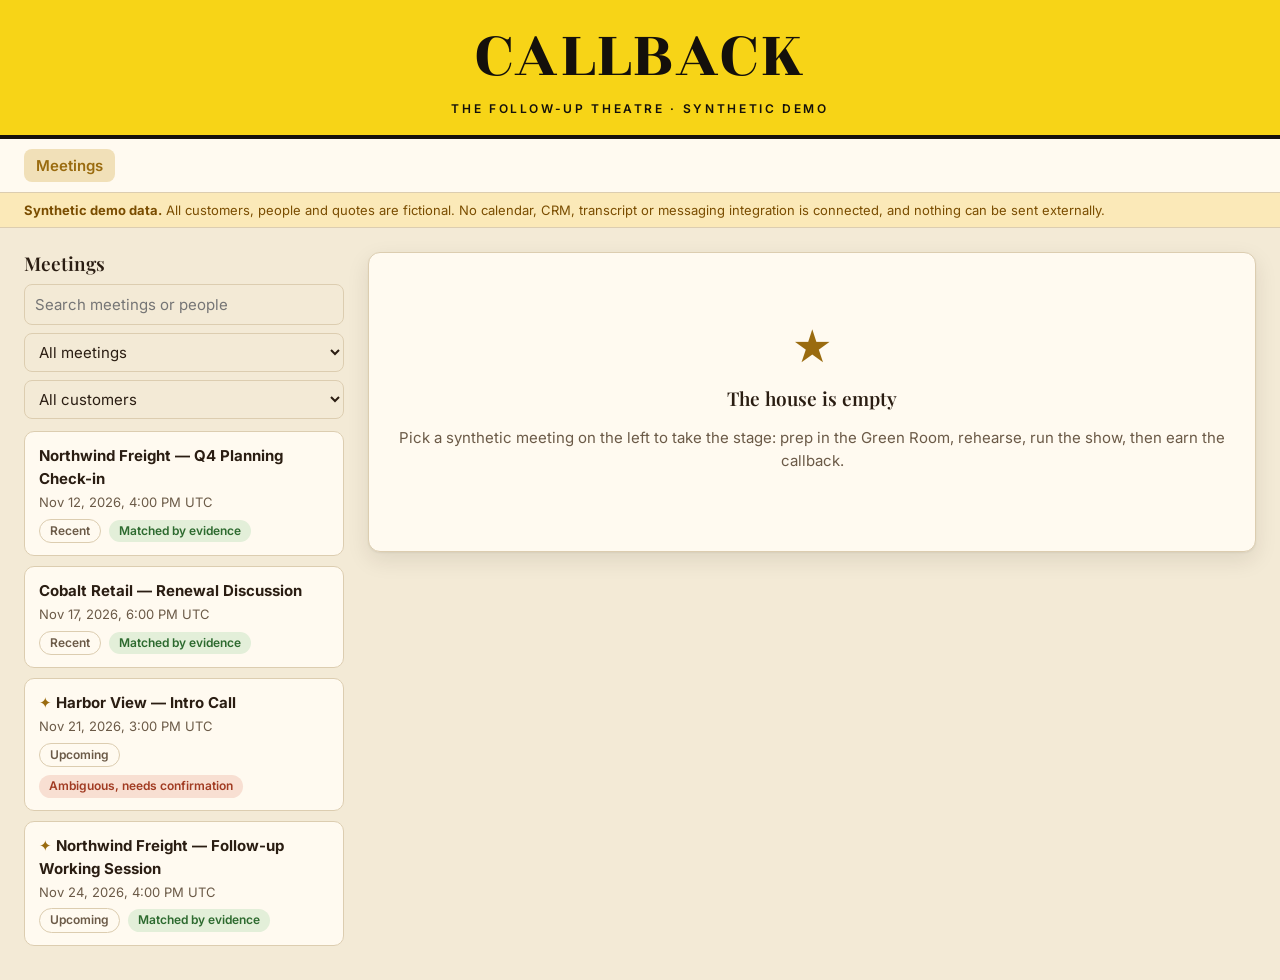
==== commit 16b2dbd2: "Playbill-style masthead and brown-gold palette Yellow CALLBACK masthead in a bold display serif; dar" ====
--- a/index.html
+++ b/index.html
@@ -5,15 +5,17 @@
   <meta name="viewport" content="width=device-width, initial-scale=1">
   <title>Callback</title>
   <link rel="preconnect" href="https://fonts.googleapis.com">
-  <link rel="stylesheet" href="https://fonts.googleapis.com/css2?family=Inter:wght@400;500;600&family=Playfair+Display:wght@600;700&display=swap">
+  <link rel="stylesheet" href="https://fonts.googleapis.com/css2?family=Inter:wght@400;500;600&family=Playfair+Display:wght@600;700&family=Rozha+One&display=swap">
   <link rel="stylesheet" href="styles.css">
 </head>
 <body>
-  <header class="topbar">
-    <strong class="brand">Callback</strong>
-    <nav aria-label="Primary"><a href="#/" class="navlink active">Meetings</a></nav>
+  <header class="masthead">
+    <div class="wordmark">Callback</div>
+    <div class="tagline">The follow-up theatre &middot; Synthetic demo</div>
   </header>
-  <div class="marquee" aria-hidden="true"></div>
+  <nav class="navbar" aria-label="Primary">
+    <a href="#/" class="navlink active">Meetings</a>
+  </nav>
   <div class="banner" role="status">
     <b>Synthetic demo data.</b> All customers, people and quotes are fictional. No calendar, CRM, transcript or messaging integration is connected, and nothing can be sent externally.
   </div>
--- a/styles.css
+++ b/styles.css
@@ -1,30 +1,30 @@
 /* Callback: stage-door theme. Dark house with gold marquee by default; cream playbill in light mode. */
 :root {
-  --bg: #0f0a10; --panel: #1b121c; --panel-2: #231724; --text: #f5ebdd; --muted: #b9a99c; --line: #3a2736;
-  --gold: #e7b64a; --accent: #e7b64a; --accent-ink: #1a1000; --accent-bg: #33270f; --velvet: #a3203f;
-  --ok: #82d8a6; --ok-bg: #15301f; --warn: #f2c56a; --warn-bg: #3a2c0e;
-  --bad: #ff9ca3; --bad-bg: #41191f; --sim: #f0a9c4; --sim-bg: #3a1727;
+  --bg: #14100b; --panel: #1f1811; --panel-2: #2a2117; --text: #f3e9d6; --muted: #bdae98; --line: #44362a;
+  --gold: #e7b64a; --accent: #e7b64a; --accent-ink: #1a1000; --accent-bg: #3a2c12; --velvet: #7a5528; --yellow: #f7d417;
+  --ok: #a7d3a0; --ok-bg: #1e2e1f; --warn: #f2c56a; --warn-bg: #3f3010;
+  --bad: #f0a38a; --bad-bg: #3e2118; --sim: #d9b88a; --sim-bg: #35281b;
   --shadow: 0 1px 2px rgba(0,0,0,.5), 0 10px 28px rgba(0,0,0,.35);
   --radius: 12px;
   --serif: "Playfair Display", Georgia, "Times New Roman", serif;
 }
 @media (prefers-color-scheme: light) {
   :root {
-    --bg: #f6eedf; --panel: #fffbf3; --panel-2: #f3e9d6; --text: #2b1620; --muted: #6e5a55; --line: #e2d4bc;
-    --gold: #b8841a; --accent: #8e1b36; --accent-ink: #fff6e5; --accent-bg: #f3e1da; --velvet: #8e1b36;
-    --ok: #14683e; --ok-bg: #e0f2e6; --warn: #7a4d00; --warn-bg: #fff0cf;
-    --bad: #a12e22; --bad-bg: #fde5e2; --sim: #7b2a62; --sim-bg: #f6e3ee;
-    --shadow: 0 1px 2px rgba(43,22,32,.06), 0 8px 22px rgba(43,22,32,.08);
+    --bg: #f3ead6; --panel: #fffaf0; --panel-2: #f1e5cc; --text: #2a1d12; --muted: #6b5a47; --line: #dccdb0;
+    --gold: #9a6b0f; --accent: #7a4a0e; --accent-ink: #fff4dd; --accent-bg: #f1e0b8; --velvet: #7a5528; --yellow: #f7d417;
+    --ok: #2d6a2f; --ok-bg: #e3efd9; --warn: #7a4d00; --warn-bg: #fbe9b8;
+    --bad: #a13b22; --bad-bg: #f8dfd2; --sim: #6e4f22; --sim-bg: #eddcb9;
+    --shadow: 0 1px 2px rgba(42,29,18,.06), 0 8px 22px rgba(42,29,18,.10);
   }
 }
 * { box-sizing: border-box; }
 body { margin: 0; background: var(--bg); color: var(--text); font: 15px/1.55 Inter, system-ui, -apple-system, "Segoe UI", sans-serif; -webkit-font-smoothing: antialiased; }
-.topbar { display: flex; gap: 24px; align-items: center; padding: 12px 24px; background: var(--panel); border-bottom: 1px solid var(--line); }
-.brand { font-family: var(--serif); font-size: 20px; letter-spacing: .01em; }
-.brand::before { content: "\2605"; color: var(--gold); margin-right: 8px; font-size: 16px; }
+.masthead { background: var(--yellow); color: #14100b; text-align: center; padding: 22px 24px 16px; border-bottom: 4px solid #14100b; }
+.wordmark { font-family: "Rozha One", "Abril Fatface", Georgia, serif; font-size: clamp(40px, 8vw, 68px); line-height: 1; letter-spacing: .02em; text-transform: uppercase; }
+.tagline { margin-top: 10px; font-size: 12px; font-weight: 600; letter-spacing: .22em; text-transform: uppercase; }
+.navbar { display: flex; gap: 24px; align-items: center; padding: 10px 24px; background: var(--panel); border-bottom: 1px solid var(--line); }
 .navlink { color: var(--muted); text-decoration: none; padding: 5px 12px; border-radius: 8px; font-weight: 500; }
 .navlink.active { background: var(--accent-bg); color: var(--gold); font-weight: 600; }
-.marquee { height: 12px; background: radial-gradient(circle at 11px 6px, var(--gold) 2.6px, transparent 3.2px) 0 0 / 22px 12px repeat-x; border-bottom: 1px solid var(--line); background-color: var(--panel); }
 .banner { background: var(--warn-bg); color: var(--warn); padding: 7px 24px; font-size: 13px; border-bottom: 1px solid var(--line); }
 #app { display: grid; grid-template-columns: 320px minmax(0, 1fr); gap: 24px; padding: 24px; max-width: 1400px; margin: 0 auto; align-items: start; }
 @media (max-width: 900px) { #app { grid-template-columns: 1fr; padding: 16px; } }
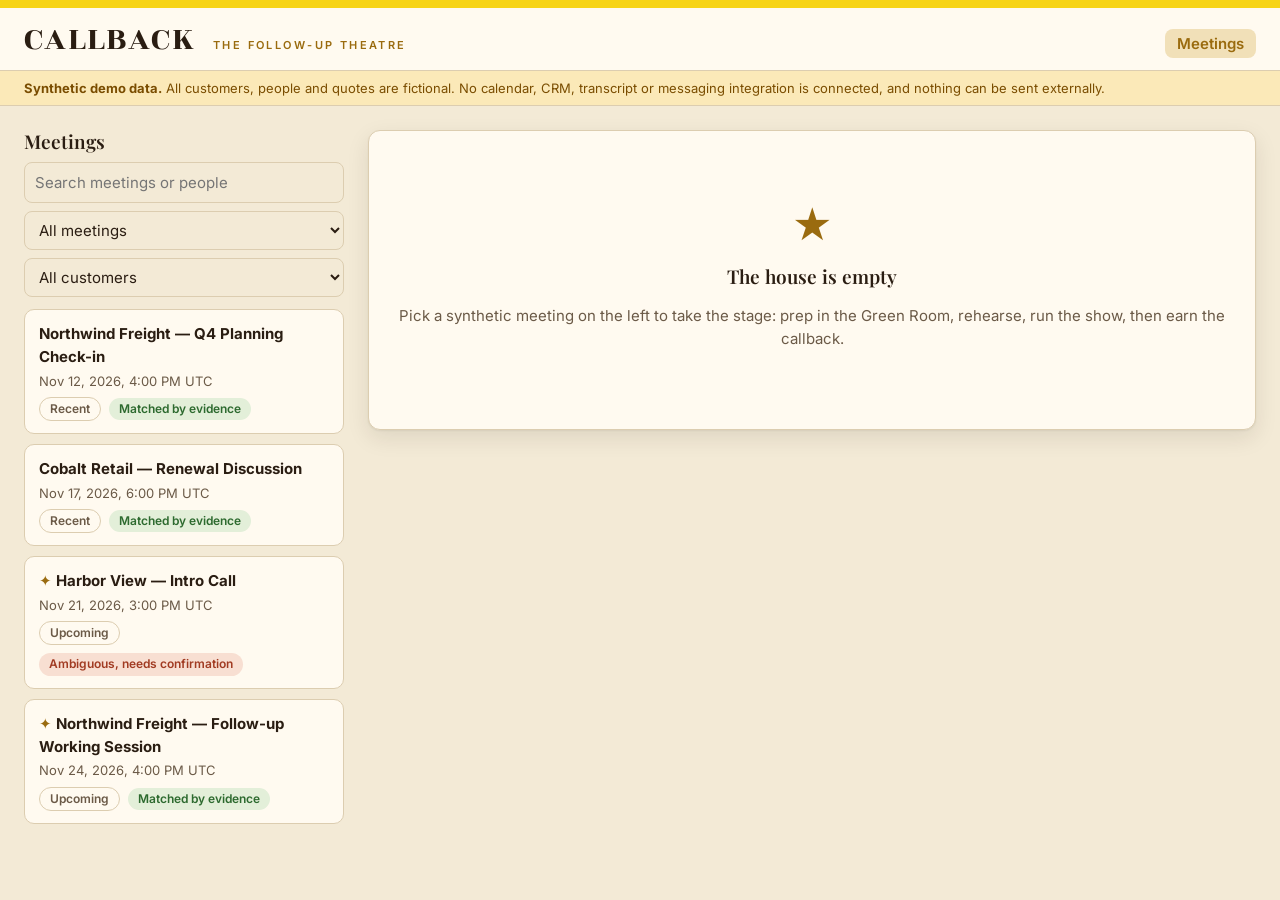
==== commit 9c6e55b9: "Tone down masthead: slim dark header with yellow top rule Co-Authored-By: Claude Sonnet 5.5 <noreply" ====
--- a/index.html
+++ b/index.html
@@ -11,11 +11,9 @@
 <body>
   <header class="masthead">
     <div class="wordmark">Callback</div>
-    <div class="tagline">The follow-up theatre &middot; Synthetic demo</div>
+    <div class="tagline">The follow-up theatre</div>
+    <nav aria-label="Primary"><a href="#/" class="navlink active">Meetings</a></nav>
   </header>
-  <nav class="navbar" aria-label="Primary">
-    <a href="#/" class="navlink active">Meetings</a>
-  </nav>
   <div class="banner" role="status">
     <b>Synthetic demo data.</b> All customers, people and quotes are fictional. No calendar, CRM, transcript or messaging integration is connected, and nothing can be sent externally.
   </div>
--- a/styles.css
+++ b/styles.css
@@ -19,10 +19,10 @@
 }
 * { box-sizing: border-box; }
 body { margin: 0; background: var(--bg); color: var(--text); font: 15px/1.55 Inter, system-ui, -apple-system, "Segoe UI", sans-serif; -webkit-font-smoothing: antialiased; }
-.masthead { background: var(--yellow); color: #14100b; text-align: center; padding: 22px 24px 16px; border-bottom: 4px solid #14100b; }
-.wordmark { font-family: "Rozha One", "Abril Fatface", Georgia, serif; font-size: clamp(40px, 8vw, 68px); line-height: 1; letter-spacing: .02em; text-transform: uppercase; }
-.tagline { margin-top: 10px; font-size: 12px; font-weight: 600; letter-spacing: .22em; text-transform: uppercase; }
-.navbar { display: flex; gap: 24px; align-items: center; padding: 10px 24px; background: var(--panel); border-bottom: 1px solid var(--line); }
+.masthead { display: flex; flex-wrap: wrap; align-items: baseline; gap: 6px 18px; padding: 14px 24px; background: var(--panel); border-top: 8px solid var(--yellow); border-bottom: 1px solid var(--line); }
+.wordmark { font-family: "Rozha One", "Abril Fatface", Georgia, serif; font-size: 34px; line-height: 1; letter-spacing: .04em; text-transform: uppercase; color: var(--text); }
+.tagline { font-size: 11px; font-weight: 600; letter-spacing: .22em; text-transform: uppercase; color: var(--gold); }
+.masthead nav { margin-left: auto; }
 .navlink { color: var(--muted); text-decoration: none; padding: 5px 12px; border-radius: 8px; font-weight: 500; }
 .navlink.active { background: var(--accent-bg); color: var(--gold); font-weight: 600; }
 .banner { background: var(--warn-bg); color: var(--warn); padding: 7px 24px; font-size: 13px; border-bottom: 1px solid var(--line); }
